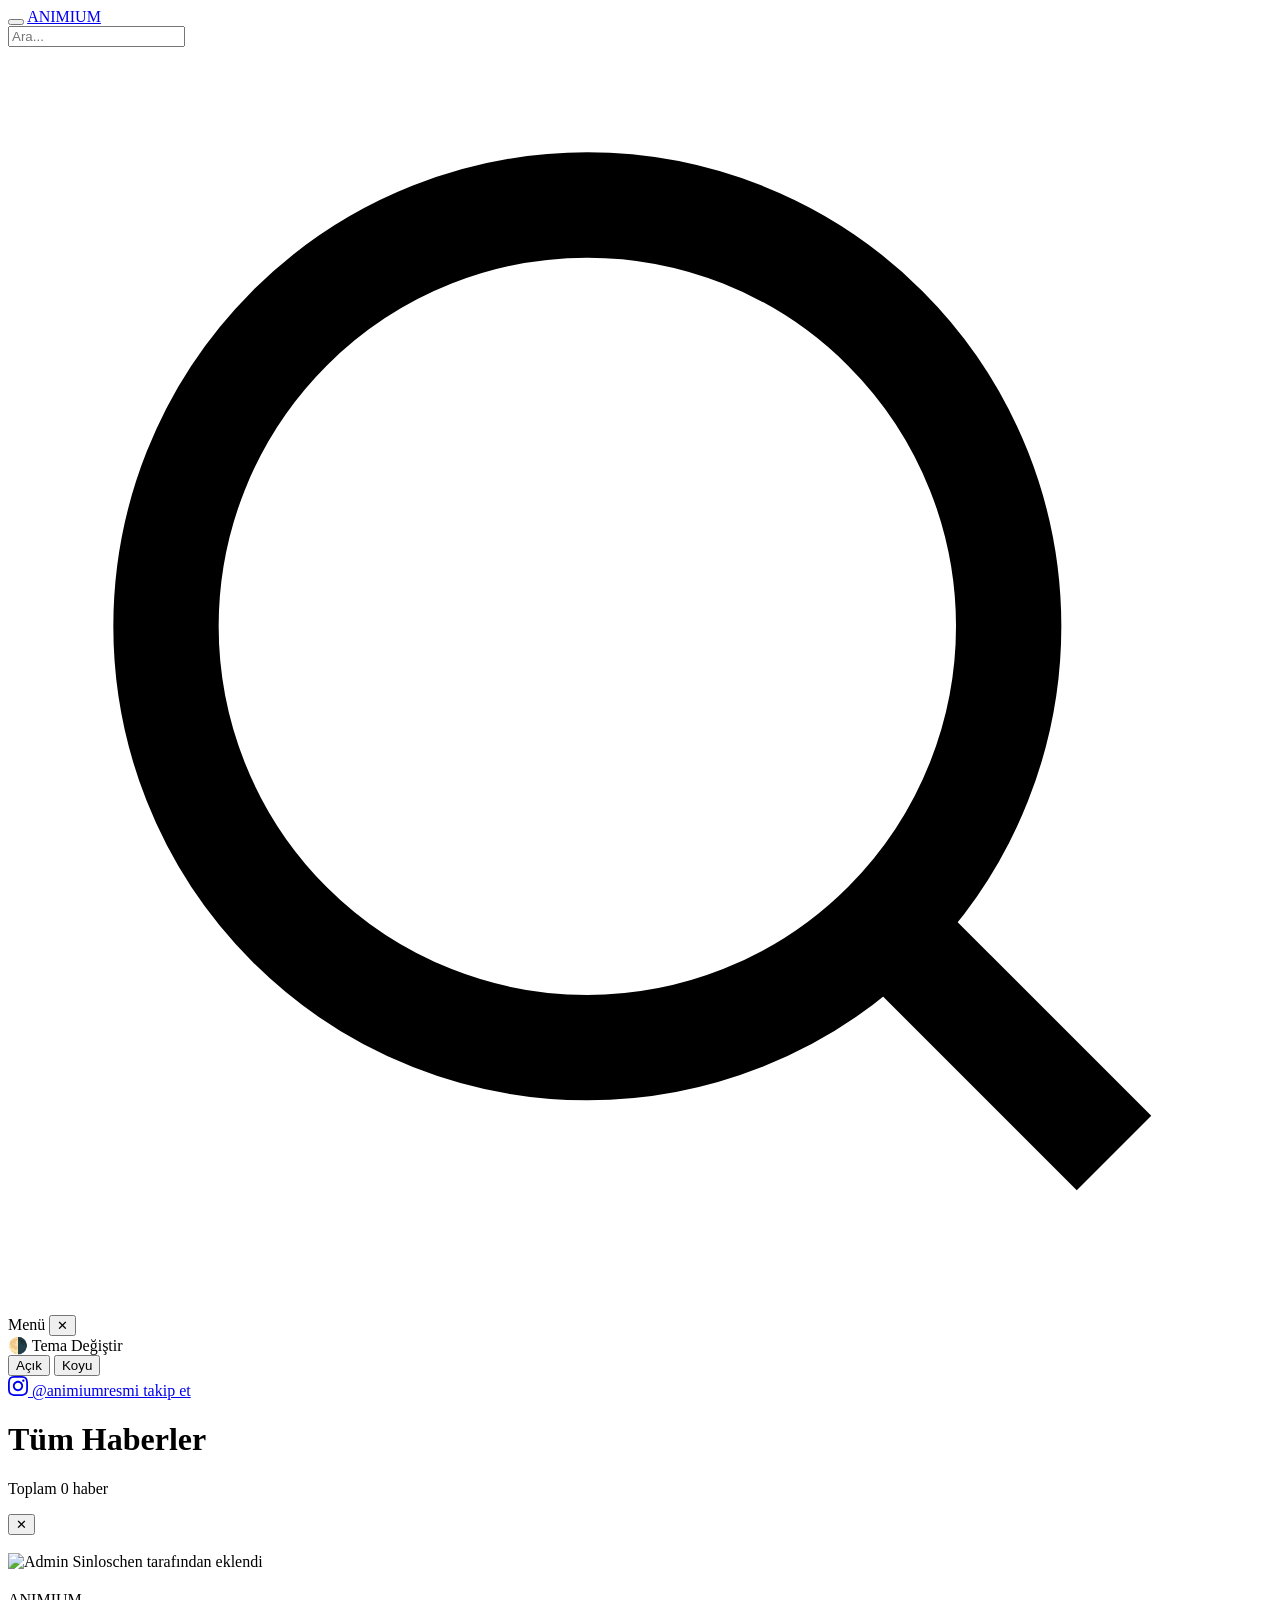
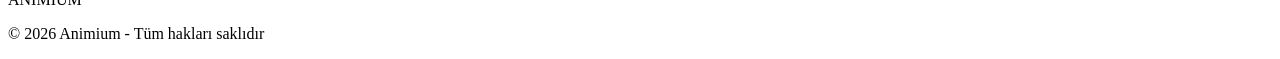
==== haberler.html @ d6267547 "Add files via upload" ====
<!DOCTYPE html>
<html lang="tr">
<head>
    <meta charset="UTF-8">
    <meta name="viewport" content="width=device-width, initial-scale=1.0">
    <title>Haberler - Animium</title>
    <link rel="preconnect" href="[fonts.googleapis.com](https://fonts.googleapis.com)">
    <link rel="preconnect" href="[fonts.gstatic.com](https://fonts.gstatic.com)" crossorigin>
    <link href="[fonts.googleapis.com](https://fonts.googleapis.com/css2?family=Righteous&family=Poppins:wght@300;400;500;600;700&display=swap)" rel="stylesheet">
    <link rel="stylesheet" href="css/style.css">
</head>
<body>
    <!-- Navbar -->
    <nav class="navbar scrolled" id="navbar">
        <button class="hamburger" id="hamburgerBtn" aria-label="Menü">
            <span></span>
            <span></span>
            <span></span>
        </button>
        
        <a href="index.html" class="logo">ANIMIUM</a>
        
        <div class="search-box">
            <input type="text" id="searchInput" placeholder="Ara...">
            <svg class="search-icon" viewBox="0 0 24 24" fill="none" stroke="currentColor" stroke-width="2">
                <circle cx="11" cy="11" r="8"></circle>
                <path d="m21 21-4.35-4.35"></path>
            </svg>
        </div>
    </nav>

    <!-- Hamburger Menü -->
    <div class="menu-overlay" id="menuOverlay"></div>
    <aside class="side-menu" id="sideMenu">
        <div class="menu-header">
            <span class="menu-title">Menü</span>
            <button class="close-menu" id="closeMenu">✕</button>
        </div>
        <div class="menu-content">
            <div class="menu-item theme-toggle">
                <span class="menu-icon">🌗</span>
                <span>Tema Değiştir</span>
                <div class="theme-buttons">
                    <button class="theme-btn" data-theme="light">Açık</button>
                    <button class="theme-btn" data-theme="dark">Koyu</button>
                </div>
            </div>
            <a href="[instagram.com](https://instagram.com/animiumresmi)" target="_blank" class="menu-item instagram-link">
                <span class="menu-icon">
                    <svg viewBox="0 0 24 24" fill="currentColor" width="20" height="20">
                        <path d="M12 2.163c3.204 0 3.584.012 4.85.07 3.252.148 4.771 1.691 4.919 4.919.058 1.265.069 1.645.069 4.849 0 3.205-.012 3.584-.069 4.849-.149 3.225-1.664 4.771-4.919 4.919-1.266.058-1.644.07-4.85.07-3.204 0-3.584-.012-4.849-.07-3.26-.149-4.771-1.699-4.919-4.92-.058-1.265-.07-1.644-.07-4.849 0-3.204.013-3.583.07-4.849.149-3.227 1.664-4.771 4.919-4.919 1.266-.057 1.645-.069 4.849-.069zm0-2.163c-3.259 0-3.667.014-4.947.072-4.358.2-6.78 2.618-6.98 6.98-.059 1.281-.073 1.689-.073 4.948 0 3.259.014 3.668.072 4.948.2 4.358 2.618 6.78 6.98 6.98 1.281.058 1.689.072 4.948.072 3.259 0 3.668-.014 4.948-.072 4.354-.2 6.782-2.618 6.979-6.98.059-1.28.073-1.689.073-4.948 0-3.259-.014-3.667-.072-4.947-.196-4.354-2.617-6.78-6.979-6.98-1.281-.059-1.69-.073-4.949-.073zm0 5.838c-3.403 0-6.162 2.759-6.162 6.162s2.759 6.163 6.162 6.163 6.162-2.759 6.162-6.163c0-3.403-2.759-6.162-6.162-6.162zm0 10.162c-2.209 0-4-1.79-4-4 0-2.209 1.791-4 4-4s4 1.791 4 4c0 2.21-1.791 4-4 4zm6.406-11.845c-.796 0-1.441.645-1.441 1.44s.645 1.44 1.441 1.44c.795 0 1.439-.645 1.439-1.44s-.644-1.44-1.439-1.44z"/>
                    </svg>
                </span>
                <span>@animiumresmi takip et</span>
            </a>
        </div>
    </aside>

    <!-- Ana İçerik -->
    <main class="haberler-page">
        <div class="page-header">
            <h1>Tüm Haberler</h1>
            <p class="haber-count-page">Toplam <span id="toplamHaber">0</span> haber</p>
        </div>

        <div class="haberler-grid" id="haberlerGrid">
            <!-- JS ile doldurulacak -->
        </div>

        <!-- Pagination -->
        <div class="pagination" id="pagination">
            <!-- JS ile doldurulacak -->
        </div>
    </main>

    <!-- Haber Detay Modal -->
    <div class="detail-modal" id="detailModal">
        <div class="detail-content">
            <button class="close-detail" id="closeDetail">✕</button>
            <div class="detail-image">
                <img id="detailImage" src="" alt="">
            </div>
            <div class="detail-body">
                <div class="detail-meta">
                    <img src="https://i.pinimg.com/736x/25/16/26/251626449a9effd2ca0423f8dfc32981.jpg" alt="Admin" class="admin-avatar">
                    <span class="admin-name">Sinloschen tarafından eklendi</span>
                </div>
                <h2 id="detailTitle"></h2>
                <span class="detail-category" id="detailCategory"></span>
                <span class="detail-date" id="detailDate"></span>
                <div class="detail-text" id="detailText"></div>
            </div>
        </div>
    </div>

    <!-- Footer -->
    <footer class="footer">
        <div class="footer-content">
            <span class="footer-logo">ANIMIUM</span>
            <p>© 2026 Animium - Tüm hakları saklıdır</p>
        </div>
    </footer>

    <script src="js/data.js"></script>
    <script src="js/haberler.js"></script>
</body>
</html>
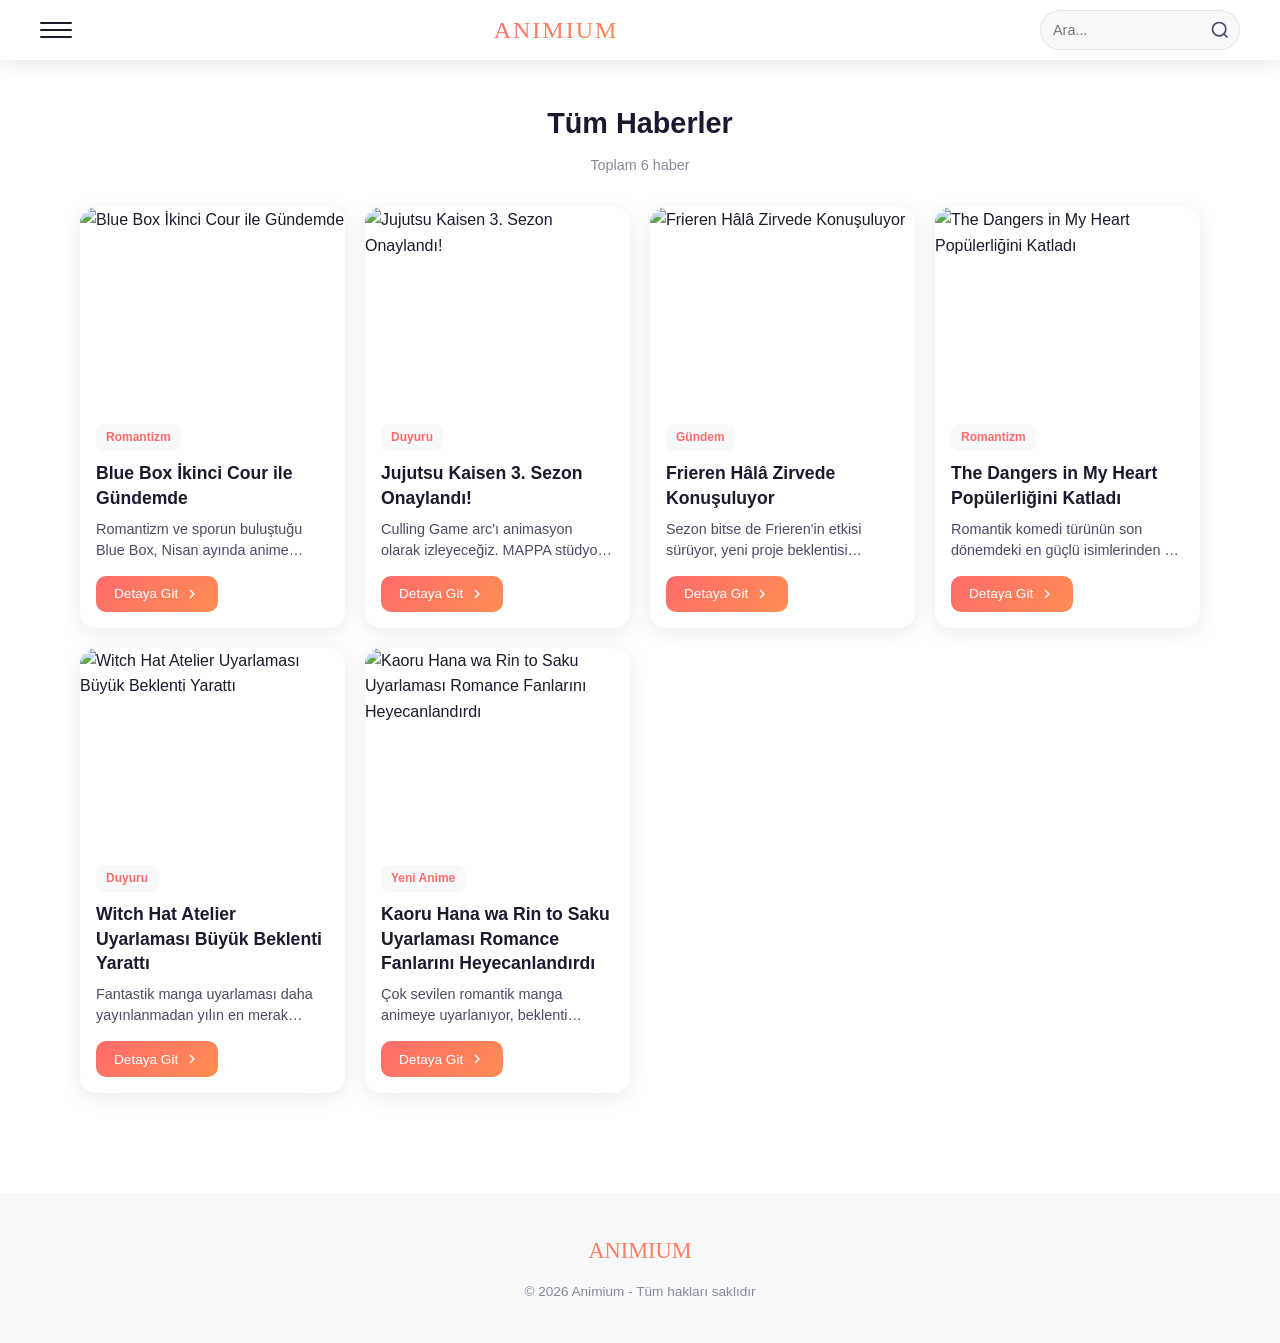
==== commit d5d15628: "Update haberler.html" ====
--- a/haberler.html
+++ b/haberler.html
@@ -7,7 +7,7 @@
     <link rel="preconnect" href="[fonts.googleapis.com](https://fonts.googleapis.com)">
     <link rel="preconnect" href="[fonts.gstatic.com](https://fonts.gstatic.com)" crossorigin>
     <link href="[fonts.googleapis.com](https://fonts.googleapis.com/css2?family=Righteous&family=Poppins:wght@300;400;500;600;700&display=swap)" rel="stylesheet">
-    <link rel="stylesheet" href="css/style.css">
+    <link rel="stylesheet" href="style.css">
 </head>
 <body>
     <!-- Navbar -->
@@ -101,7 +101,7 @@
         </div>
     </footer>
 
-    <script src="js/data.js"></script>
-    <script src="js/haberler.js"></script>
+    <script src="data.js"></script>
+    <script src="haberler.js"></script>
 </body>
 </html>
--- a/style.css
+++ b/style.css
@@ -0,0 +1,1107 @@
+/* css/style.css */
+
+/* ==================== CSS VARIABLES ==================== */
+:root {
+    /* Light Theme (Default) */
+    --bg-primary: #ffffff;
+    --bg-secondary: #f8f9fa;
+    --bg-card: #ffffff;
+    --text-primary: #1a1a2e;
+    --text-secondary: #4a4a68;
+    --text-muted: #8888a0;
+    --accent: #ff6b6b;
+    --accent-hover: #ff5252;
+    --accent-gradient: linear-gradient(135deg, #ff6b6b 0%, #ff8e53 100%);
+    --border: rgba(0, 0, 0, 0.08);
+    --shadow: 0 4px 20px rgba(0, 0, 0, 0.08);
+    --shadow-hover: 0 8px 30px rgba(0, 0, 0, 0.12);
+    --navbar-bg: rgba(255, 255, 255, 0.8);
+    --navbar-blur: blur(20px);
+    --overlay: rgba(0, 0, 0, 0.5);
+}
+
+[data-theme="dark"] {
+    --bg-primary: #0f0f1a;
+    --bg-secondary: #1a1a2e;
+    --bg-card: #16162a;
+    --text-primary: #ffffff;
+    --text-secondary: #b8b8d0;
+    --text-muted: #6868a0;
+    --accent: #ff6b6b;
+    --accent-hover: #ff8585;
+    --border: rgba(255, 255, 255, 0.08);
+    --shadow: 0 4px 20px rgba(0, 0, 0, 0.3);
+    --shadow-hover: 0 8px 30px rgba(0, 0, 0, 0.4);
+    --navbar-bg: rgba(15, 15, 26, 0.85);
+    --overlay: rgba(0, 0, 0, 0.7);
+}
+
+/* ==================== RESET & BASE ==================== */
+*, *::before, *::after {
+    margin: 0;
+    padding: 0;
+    box-sizing: border-box;
+}
+
+html {
+    scroll-behavior: smooth;
+    -webkit-tap-highlight-color: transparent;
+}
+
+body {
+    font-family: 'Poppins', -apple-system, BlinkMacSystemFont, sans-serif;
+    background-color: var(--bg-primary);
+    color: var(--text-primary);
+    line-height: 1.6;
+    overflow-x: hidden;
+    transition: background-color 0.3s ease, color 0.3s ease;
+}
+
+a {
+    text-decoration: none;
+    color: inherit;
+}
+
+img {
+    max-width: 100%;
+    height: auto;
+    display: block;
+}
+
+button {
+    font-family: inherit;
+    cursor: pointer;
+    border: none;
+    background: none;
+}
+
+/* ==================== NAVBAR ==================== */
+.navbar {
+    position: fixed;
+    top: 0;
+    left: 0;
+    right: 0;
+    height: 60px;
+    display: flex;
+    align-items: center;
+    justify-content: space-between;
+    padding: 0 16px;
+    z-index: 1000;
+    transition: all 0.3s ease;
+    background: transparent;
+}
+
+.navbar.scrolled {
+    background: var(--navbar-bg);
+    backdrop-filter: var(--navbar-blur);
+    -webkit-backdrop-filter: var(--navbar-blur);
+    box-shadow: 0 2px 20px rgba(0, 0, 0, 0.1);
+}
+
+.hamburger {
+    width: 32px;
+    height: 24px;
+    display: flex;
+    flex-direction: column;
+    justify-content: space-between;
+    padding: 4px 0;
+}
+
+.hamburger span {
+    display: block;
+    width: 100%;
+    height: 2px;
+    background: var(--text-primary);
+    border-radius: 2px;
+    transition: all 0.3s ease;
+}
+
+.hamburger.active span:nth-child(1) {
+    transform: rotate(45deg) translate(5px, 5px);
+}
+
+.hamburger.active span:nth-child(2) {
+    opacity: 0;
+}
+
+.hamburger.active span:nth-child(3) {
+    transform: rotate(-45deg) translate(6px, -6px);
+}
+
+.logo {
+    font-family: 'Righteous', cursive;
+    font-size: 1.5rem;
+    background: var(--accent-gradient);
+    -webkit-background-clip: text;
+    -webkit-text-fill-color: transparent;
+    background-clip: text;
+    letter-spacing: 2px;
+}
+
+.search-box {
+    position: relative;
+    width: 40px;
+    height: 40px;
+    transition: width 0.3s ease;
+}
+
+.search-box input {
+    width: 100%;
+    height: 100%;
+    padding: 0 40px 0 12px;
+    border: 1px solid var(--border);
+    border-radius: 20px;
+    background: var(--bg-secondary);
+    color: var(--text-primary);
+    font-size: 0.9rem;
+    opacity: 0;
+    transition: all 0.3s ease;
+}
+
+.search-box.active {
+    width: 200px;
+}
+
+.search-box.active input {
+    opacity: 1;
+}
+
+.search-icon {
+    position: absolute;
+    right: 10px;
+    top: 50%;
+    transform: translateY(-50%);
+    width: 20px;
+    height: 20px;
+    color: var(--text-secondary);
+    pointer-events: none;
+}
+
+/* ==================== SIDE MENU ==================== */
+.menu-overlay {
+    position: fixed;
+    inset: 0;
+    background: var(--overlay);
+    opacity: 0;
+    visibility: hidden;
+    z-index: 1001;
+    transition: all 0.3s ease;
+}
+
+.menu-overlay.active {
+    opacity: 1;
+    visibility: visible;
+}
+
+.side-menu {
+    position: fixed;
+    top: 0;
+    left: -280px;
+    width: 280px;
+    height: 100vh;
+    background: var(--bg-card);
+    z-index: 1002;
+    transition: left 0.3s ease;
+    display: flex;
+    flex-direction: column;
+}
+
+.side-menu.active {
+    left: 0;
+}
+
+.menu-header {
+    display: flex;
+    justify-content: space-between;
+    align-items: center;
+    padding: 20px;
+    border-bottom: 1px solid var(--border);
+}
+
+.menu-title {
+    font-weight: 600;
+    font-size: 1.1rem;
+}
+
+.close-menu {
+    width: 32px;
+    height: 32px;
+    display: flex;
+    align-items: center;
+    justify-content: center;
+    font-size: 1.2rem;
+    color: var(--text-secondary);
+    border-radius: 8px;
+    transition: all 0.2s ease;
+}
+
+.close-menu:hover {
+    background: var(--bg-secondary);
+    color: var(--text-primary);
+}
+
+.menu-content {
+    flex: 1;
+    padding: 20px;
+}
+
+.menu-item {
+    display: flex;
+    align-items: center;
+    gap: 12px;
+    padding: 14px;
+    border-radius: 12px;
+    transition: all 0.2s ease;
+    margin-bottom: 8px;
+}
+
+.menu-item:hover {
+    background: var(--bg-secondary);
+}
+
+.menu-icon {
+    font-size: 1.2rem;
+    width: 24px;
+    display: flex;
+    align-items: center;
+    justify-content: center;
+}
+
+.theme-toggle {
+    flex-wrap: wrap;
+}
+
+.theme-buttons {
+    width: 100%;
+    display: flex;
+    gap: 8px;
+    margin-top: 12px;
+}
+
+.theme-btn {
+    flex: 1;
+    padding: 10px;
+    border-radius: 8px;
+    font-size: 0.85rem;
+    font-weight: 500;
+    background: var(--bg-secondary);
+    color: var(--text-secondary);
+    border: 1px solid var(--border);
+    transition: all 0.2s ease;
+}
+
+.theme-btn:hover,
+.theme-btn.active {
+    background: var(--accent);
+    color: white;
+    border-color: var(--accent);
+}
+
+.instagram-link {
+    background: linear-gradient(45deg, #f09433 0%, #e6683c 25%, #dc2743 50%, #cc2366 75%, #bc1888 100%);
+    color: white !important;
+}
+
+.instagram-link:hover {
+    transform: scale(1.02);
+}
+
+/* ==================== HERO SLIDER ==================== */
+.hero-slider {
+    position: relative;
+    width: 100%;
+    height: 70vh;
+    min-height: 400px;
+    max-height: 600px;
+    overflow: hidden;
+}
+
+.slider-container {
+    display: flex;
+    height: 100%;
+    transition: transform 0.5s ease;
+}
+
+.slide {
+    flex: 0 0 100%;
+    position: relative;
+    display: flex;
+    align-items: flex-end;
+}
+
+.slide-bg {
+    position: absolute;
+    inset: 0;
+    background-size: cover;
+    background-position: center;
+}
+
+.slide-bg::after {
+    content: '';
+    position: absolute;
+    inset: 0;
+    background: linear-gradient(to top, rgba(0,0,0,0.9) 0%, rgba(0,0,0,0.3) 50%, transparent 100%);
+}
+
+.slide-content {
+    position: relative;
+    z-index: 1;
+    padding: 30px 20px;
+    color: white;
+}
+
+.slide-tag {
+    display: inline-block;
+    padding: 6px 14px;
+    background: var(--accent);
+    border-radius: 20px;
+    font-size: 0.75rem;
+    font-weight: 600;
+    text-transform: uppercase;
+    letter-spacing: 1px;
+    margin-bottom: 12px;
+}
+
+.slide-title {
+    font-size: 1.8rem;
+    font-weight: 700;
+    margin-bottom: 8px;
+    line-height: 1.2;
+}
+
+.slide-desc {
+    font-size: 0.95rem;
+    opacity: 0.9;
+    max-width: 90%;
+}
+
+.slider-dots {
+    position: absolute;
+    bottom: 20px;
+    left: 50%;
+    transform: translateX(-50%);
+    display: flex;
+    gap: 10px;
+    z-index: 10;
+}
+
+.dot {
+    width: 8px;
+    height: 8px;
+    border-radius: 50%;
+    background: rgba(255, 255, 255, 0.5);
+    cursor: pointer;
+    transition: all 0.3s ease;
+}
+
+.dot.active {
+    width: 24px;
+    border-radius: 4px;
+    background: var(--accent);
+}
+
+/* ==================== SECTIONS ==================== */
+.section {
+    padding: 40px 16px;
+}
+
+.section-title {
+    display: flex;
+    align-items: center;
+    gap: 10px;
+    font-size: 1.3rem;
+    font-weight: 600;
+    margin-bottom: 20px;
+}
+
+.title-icon {
+    font-size: 1.4rem;
+}
+
+/* ==================== HABERLER SCROLL ==================== */
+.haberler-scroll {
+    display: flex;
+    gap: 16px;
+    overflow-x: auto;
+    padding-bottom: 16px;
+    scroll-snap-type: x mandatory;
+    -webkit-overflow-scrolling: touch;
+    scrollbar-width: none;
+}
+
+.haberler-scroll::-webkit-scrollbar {
+    display: none;
+}
+
+.haber-card-mini {
+    flex: 0 0 260px;
+    scroll-snap-align: start;
+    background: var(--bg-card);
+    border-radius: 16px;
+    overflow: hidden;
+    box-shadow: var(--shadow);
+    transition: all 0.3s ease;
+    cursor: pointer;
+}
+
+.haber-card-mini:hover {
+    transform: translateY(-4px);
+    box-shadow: var(--shadow-hover);
+}
+
+.haber-card-mini img {
+    width: 100%;
+    height: 150px;
+    object-fit: cover;
+}
+
+.haber-card-mini h3 {
+    padding: 14px;
+    font-size: 0.95rem;
+    font-weight: 600;
+    line-height: 1.4;
+    display: -webkit-box;
+    -webkit-line-clamp: 2;
+    -webkit-box-orient: vertical;
+    overflow: hidden;
+}
+
+.haber-count {
+    text-align: center;
+    margin-top: 16px;
+    color: var(--text-muted);
+    font-size: 0.9rem;
+}
+
+/* ==================== ÖNERİLER ==================== */
+.oneriler-section {
+    background: var(--bg-secondary);
+}
+
+.oneriler-grid {
+    display: grid;
+    gap: 20px;
+}
+
+.oneri-card {
+    background: var(--bg-card);
+    border-radius: 16px;
+    overflow: hidden;
+    box-shadow: var(--shadow);
+    transition: all 0.3s ease;
+}
+
+.oneri-card:hover {
+    transform: translateY(-4px);
+    box-shadow: var(--shadow-hover);
+}
+
+.oneri-image {
+    width: 100%;
+    height: 180px;
+    object-fit: cover;
+}
+
+.oneri-content {
+    padding: 16px;
+}
+
+.oneri-tag {
+    display: inline-block;
+    padding: 4px 10px;
+    background: var(--accent-gradient);
+    color: white;
+    border-radius: 12px;
+    font-size: 0.7rem;
+    font-weight: 600;
+    text-transform: uppercase;
+    letter-spacing: 0.5px;
+    margin-bottom: 10px;
+}
+
+.oneri-title {
+    font-size: 1.1rem;
+    font-weight: 600;
+    margin-bottom: 8px;
+}
+
+.oneri-desc {
+    font-size: 0.9rem;
+    color: var(--text-secondary);
+    line-height: 1.5;
+    margin-bottom: 12px;
+    display: -webkit-box;
+    -webkit-line-clamp: 2;
+    -webkit-box-orient: vertical;
+    overflow: hidden;
+}
+
+.oneri-time {
+    font-size: 0.8rem;
+    color: var(--text-muted);
+}
+
+/* ==================== HABERLER PAGE ==================== */
+.haberler-page {
+    padding: 80px 16px 40px;
+    min-height: 100vh;
+}
+
+.page-header {
+    text-align: center;
+    margin-bottom: 30px;
+}
+
+.page-header h1 {
+    font-size: 1.8rem;
+    margin-bottom: 8px;
+}
+
+.haber-count-page {
+    color: var(--text-muted);
+    font-size: 0.9rem;
+}
+
+.haberler-grid {
+    display: grid;
+    gap: 20px;
+}
+
+.haber-card {
+    background: var(--bg-card);
+    border-radius: 16px;
+    overflow: hidden;
+    box-shadow: var(--shadow);
+    transition: all 0.3s ease;
+}
+
+.haber-card:hover {
+    transform: translateY(-4px);
+    box-shadow: var(--shadow-hover);
+}
+
+.haber-card img {
+    width: 100%;
+    height: 200px;
+    object-fit: cover;
+}
+
+.haber-card-content {
+    padding: 16px;
+}
+
+.haber-kategori {
+    display: inline-block;
+    padding: 4px 10px;
+    background: var(--bg-secondary);
+    color: var(--accent);
+    border-radius: 8px;
+    font-size: 0.75rem;
+    font-weight: 600;
+    margin-bottom: 10px;
+}
+
+.haber-card h3 {
+    font-size: 1.1rem;
+    margin-bottom: 8px;
+    line-height: 1.4;
+}
+
+.haber-card p {
+    font-size: 0.9rem;
+    color: var(--text-secondary);
+    line-height: 1.5;
+    margin-bottom: 14px;
+    display: -webkit-box;
+    -webkit-line-clamp: 2;
+    -webkit-box-orient: vertical;
+    overflow: hidden;
+}
+
+.detay-btn {
+    display: inline-flex;
+    align-items: center;
+    gap: 6px;
+    padding: 10px 18px;
+    background: var(--accent-gradient);
+    color: white;
+    border-radius: 10px;
+    font-size: 0.85rem;
+    font-weight: 500;
+    transition: all 0.2s ease;
+}
+
+.detay-btn:hover {
+    transform: scale(1.02);
+    box-shadow: 0 4px 15px rgba(255, 107, 107, 0.4);
+}
+
+/* ==================== PAGINATION ==================== */
+.pagination {
+    display: flex;
+    justify-content: center;
+    align-items: center;
+    gap: 8px;
+    margin-top: 40px;
+    flex-wrap: wrap;
+}
+
+.page-btn {
+    min-width: 40px;
+    height: 40px;
+    padding: 0 12px;
+    display: flex;
+    align-items: center;
+    justify-content: center;
+    border-radius: 10px;
+    font-size: 0.9rem;
+    font-weight: 500;
+    background: var(--bg-card);
+    color: var(--text-secondary);
+    border: 1px solid var(--border);
+    transition: all 0.2s ease;
+}
+
+.page-btn:hover:not(:disabled) {
+    background: var(--bg-secondary);
+    color: var(--text-primary);
+}
+
+.page-btn.active {
+    background: var(--accent);
+    color: white;
+    border-color: var(--accent);
+}
+
+.page-btn:disabled {
+    opacity: 0.5;
+    cursor: not-allowed;
+}
+
+/* ==================== DETAIL MODAL ==================== */
+.detail-modal {
+    position: fixed;
+    inset: 0;
+    background: var(--overlay);
+    z-index: 2000;
+    display: flex;
+    align-items: flex-end;
+    justify-content: center;
+    opacity: 0;
+    visibility: hidden;
+    transition: all 0.3s ease;
+}
+
+.detail-modal.active {
+    opacity: 1;
+    visibility: visible;
+}
+
+.detail-content {
+    width: 100%;
+    max-height: 90vh;
+    background: var(--bg-card);
+    border-radius: 24px 24px 0 0;
+    overflow: hidden;
+    transform: translateY(100%);
+    transition: transform 0.4s ease;
+    display: flex;
+    flex-direction: column;
+}
+
+.detail-modal.active .detail-content {
+    transform: translateY(0);
+}
+
+.close-detail {
+    position: absolute;
+    top: 16px;
+    right: 16px;
+    width: 36px;
+    height: 36px;
+    background: rgba(0, 0, 0, 0.5);
+    color: white;
+    border-radius: 50%;
+    font-size: 1.2rem;
+    display: flex;
+    align-items: center;
+    justify-content: center;
+    z-index: 10;
+}
+
+.detail-image {
+    position: relative;
+    width: 100%;
+    height: 250px;
+    flex-shrink: 0;
+}
+
+.detail-image img {
+    width: 100%;
+    height: 100%;
+    object-fit: cover;
+}
+
+.detail-body {
+    padding: 20px;
+    overflow-y: auto;
+    flex: 1;
+}
+
+.detail-meta {
+    display: flex;
+    align-items: center;
+    gap: 12px;
+    margin-bottom: 16px;
+}
+
+.admin-avatar {
+    width: 40px;
+    height: 40px;
+    border-radius: 50%;
+    object-fit: cover;
+}
+
+.admin-name {
+    font-size: 0.9rem;
+    color: var(--text-secondary);
+}
+
+.detail-body h2 {
+    font-size: 1.4rem;
+    margin-bottom: 12px;
+    line-height: 1.3;
+}
+
+.detail-category {
+    display: inline-block;
+    padding: 4px 12px;
+    background: var(--accent);
+    color: white;
+    border-radius: 8px;
+    font-size: 0.75rem;
+    font-weight: 600;
+    margin-right: 10px;
+}
+
+.detail-date {
+    font-size: 0.85rem;
+    color: var(--text-muted);
+}
+
+.detail-text {
+    margin-top: 20px;
+    font-size: 1rem;
+    line-height: 1.8;
+    color: var(--text-secondary);
+    white-space: pre-line;
+}
+
+/* ==================== SEARCH RESULTS ==================== */
+.search-results-modal {
+    position: fixed;
+    inset: 0;
+    background: var(--overlay);
+    z-index: 1500;
+    display: flex;
+    align-items: flex-start;
+    justify-content: center;
+    padding: 80px 16px 20px;
+    opacity: 0;
+    visibility: hidden;
+    transition: all 0.3s ease;
+}
+
+.search-results-modal.active {
+    opacity: 1;
+    visibility: visible;
+}
+
+.search-results-container {
+    width: 100%;
+    max-width: 500px;
+    max-height: 70vh;
+    background: var(--bg-card);
+    border-radius: 16px;
+    overflow: hidden;
+    display: flex;
+    flex-direction: column;
+}
+
+.search-results-header {
+    display: flex;
+    justify-content: space-between;
+    align-items: center;
+    padding: 16px;
+    border-bottom: 1px solid var(--border);
+    font-weight: 600;
+}
+
+.close-search {
+    width: 32px;
+    height: 32px;
+    display: flex;
+    align-items: center;
+    justify-content: center;
+    color: var(--text-secondary);
+    border-radius: 8px;
+    transition: all 0.2s ease;
+}
+
+.close-search:hover {
+    background: var(--bg-secondary);
+}
+
+.search-results-list {
+    flex: 1;
+    overflow-y: auto;
+    padding: 8px;
+}
+
+.search-result-item {
+    display: flex;
+    gap: 12px;
+    padding: 12px;
+    border-radius: 12px;
+    transition: background 0.2s ease;
+    cursor: pointer;
+}
+
+.search-result-item:hover {
+    background: var(--bg-secondary);
+}
+
+.search-result-item img {
+    width: 60px;
+    height: 60px;
+    border-radius: 8px;
+    object-fit: cover;
+    flex-shrink: 0;
+}
+
+.search-result-info {
+    flex: 1;
+    min-width: 0;
+}
+
+.search-result-info h4 {
+    font-size: 0.95rem;
+    margin-bottom: 4px;
+    white-space: nowrap;
+    overflow: hidden;
+    text-overflow: ellipsis;
+}
+
+.search-result-info p {
+    font-size: 0.8rem;
+    color: var(--text-muted);
+}
+
+.no-results {
+    text-align: center;
+    padding: 40px;
+    color: var(--text-muted);
+}
+
+/* ==================== FOOTER ==================== */
+.footer {
+    background: var(--bg-secondary);
+    padding: 40px 16px;
+    text-align: center;
+}
+
+.footer-logo {
+    font-family: 'Righteous', cursive;
+    font-size: 1.4rem;
+    background: var(--accent-gradient);
+    -webkit-background-clip: text;
+    -webkit-text-fill-color: transparent;
+    background-clip: text;
+    display: block;
+    margin-bottom: 12px;
+}
+
+.footer p {
+    font-size: 0.85rem;
+    color: var(--text-muted);
+}
+
+/* ==================== ANIMATIONS ==================== */
+@keyframes fadeInUp {
+    from {
+        opacity: 0;
+        transform: translateY(20px);
+    }
+    to {
+        opacity: 1;
+        transform: translateY(0);
+    }
+}
+
+.haber-card,
+.oneri-card,
+.haber-card-mini {
+    animation: fadeInUp 0.5s ease backwards;
+}
+
+.haber-card:nth-child(1) { animation-delay: 0.1s; }
+.haber-card:nth-child(2) { animation-delay: 0.15s; }
+.haber-card:nth-child(3) { animation-delay: 0.2s; }
+.haber-card:nth-child(4) { animation-delay: 0.25s; }
+.haber-card:nth-child(5) { animation-delay: 0.3s; }
+.haber-card:nth-child(6) { animation-delay: 0.35s; }
+.haber-card:nth-child(7) { animation-delay: 0.4s; }
+.haber-card:nth-child(8) { animation-delay: 0.45s; }
+
+/* ==================== TABLET & DESKTOP ==================== */
+@media (min-width: 768px) {
+    .navbar {
+        padding: 0 40px;
+    }
+
+    .search-box {
+        width: 200px;
+    }
+
+    .search-box input {
+        opacity: 1;
+    }
+
+    .hero-slider {
+        height: 80vh;
+        max-height: 700px;
+    }
+
+    .slide-title {
+        font-size: 2.5rem;
+    }
+
+    .slide-content {
+        padding: 50px 40px;
+    }
+
+    .section {
+        padding: 60px 40px;
+    }
+
+    .oneriler-grid {
+        grid-template-columns: repeat(3, 1fr);
+    }
+
+    .haberler-page {
+        padding: 100px 40px 60px;
+    }
+
+    .haberler-grid {
+        grid-template-columns: repeat(2, 1fr);
+    }
+
+    .detail-modal {
+        align-items: center;
+    }
+
+    .detail-content {
+        max-width: 600px;
+        max-height: 85vh;
+        border-radius: 24px;
+        transform: translateY(50px);
+        opacity: 0;
+    }
+
+    .detail-modal.active .detail-content {
+        transform: translateY(0);
+        opacity: 1;
+    }
+
+    .detail-image {
+        height: 300px;
+    }
+}
+
+@media (min-width: 1024px) {
+    .haberler-grid {
+        grid-template-columns: repeat(3, 1fr);
+    }
+}
+
+@media (min-width: 1200px) {
+    .haberler-grid {
+        grid-template-columns: repeat(4, 1fr);
+    }
+
+    .section,
+    .haberler-page {
+        padding-left: 80px;
+        padding-right: 80px;
+    }
+}
+
+/* ─── KATEGORİ FİLTRE ──────────────────────────────────── */
+.kategori-filtre {
+    display: flex;
+    gap: 8px;
+    flex-wrap: wrap;
+    margin-bottom: 20px;
+    padding: 0 4px;
+}
+
+.kategori-btn {
+    padding: 6px 16px;
+    border-radius: 20px;
+    border: 1.5px solid var(--border);
+    background: transparent;
+    color: var(--text-secondary);
+    font-family: 'Poppins', sans-serif;
+    font-size: 0.8rem;
+    font-weight: 500;
+    cursor: pointer;
+    transition: all 0.2s ease;
+}
+
+.kategori-btn:hover {
+    border-color: var(--accent);
+    color: var(--accent);
+}
+
+.kategori-btn.active {
+    background: var(--accent);
+    border-color: var(--accent);
+    color: #fff;
+}
+
+/* ─── OKUNDU TAKİBİ ─────────────────────────────────────── */
+.haber-card-mini.okundu,
+.oneri-card.okundu {
+    opacity: 0.55;
+    filter: grayscale(30%);
+}
+
+.okundu-badge {
+    display: inline-block;
+    margin-top: 6px;
+    font-size: 0.7rem;
+    color: var(--accent);
+    font-weight: 600;
+    letter-spacing: 0.03em;
+}
+
+/* ─── SLIDER DETAY BUTONU ───────────────────────────────── */
+.slide-detay-btn {
+    margin-top: 18px;
+    padding: 10px 24px;
+    background: var(--accent);
+    color: #fff;
+    border: none;
+    border-radius: 8px;
+    font-family: 'Poppins', sans-serif;
+    font-size: 0.9rem;
+    font-weight: 600;
+    cursor: pointer;
+    transition: opacity 0.2s, transform 0.2s;
+    display: inline-block;
+}
+
+.slide-detay-btn:hover {
+    opacity: 0.88;
+    transform: translateY(-2px);
+}
